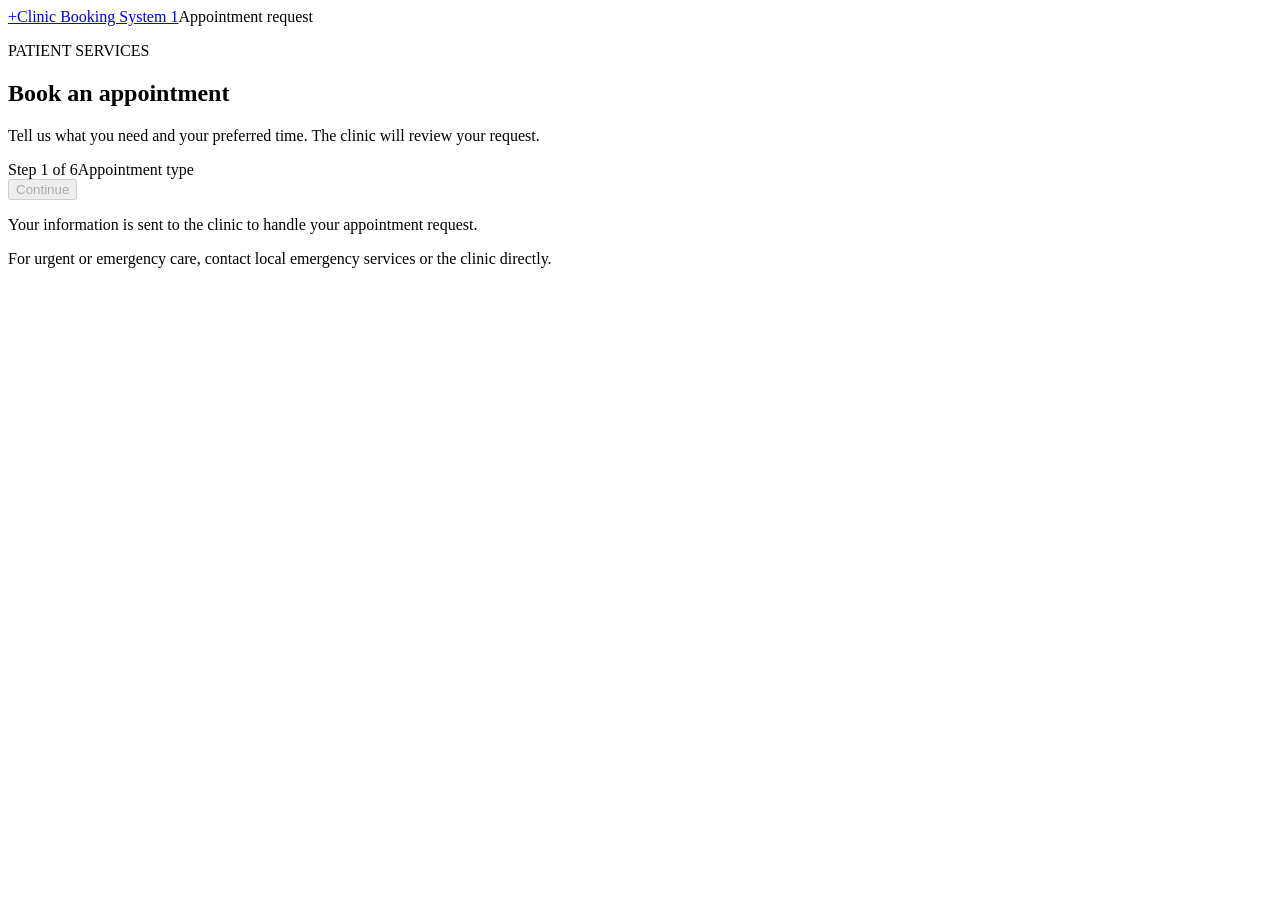
==== index.html @ 4ff19650 "Build Clinic Booking System 1: add index.html" ====
<!doctype html>
<html lang="en">
<head>
  <meta charset="utf-8"><meta name="viewport" content="width=device-width,initial-scale=1">
  <meta name="theme-color" content="#145b52"><meta name="description" content="Request an appointment with your clinic.">
  <title>Clinic Booking System 1</title><link rel="stylesheet" href="styles.css">
</head>
<body>
<header class="topbar"><a class="brand" href="./" aria-label="Clinic Booking System 1 home"><span class="brand-mark" aria-hidden="true">+</span><span id="clinic-name">Clinic Booking System 1</span></a><span class="secure-label">Appointment request</span></header>
<main class="shell">
  <section class="intro"><p class="eyebrow">PATIENT SERVICES</p><h1>Book an appointment</h1><p class="intro-copy">Tell us what you need and your preferred time. The clinic will review your request.</p></section>
  <section class="booking-card" aria-labelledby="question-title">
    <div class="step-meta"><span id="step-count">Step 1 of 6</span><span id="step-caption">Appointment type</span></div>
    <div class="progress-track" role="progressbar" aria-label="Booking progress" aria-valuemin="1" aria-valuemax="6" aria-valuenow="1" id="progress"><span id="progress-fill"></span></div>
    <div id="step-content" class="step-content" aria-live="polite"></div>
    <p id="form-error" class="error" role="alert" hidden></p>
    <div class="actions" id="actions"><button id="back-button" class="button button-secondary" type="button" hidden>Back</button><button id="continue-button" class="button button-primary" type="button" disabled>Continue</button></div>
    <p class="privacy-note">Your information is sent to the clinic to handle your appointment request.</p>
  </section>
  <footer>For urgent or emergency care, contact local emergency services or the clinic directly.</footer>
</main>
<script src="config.js"></script><script src="app.js"></script>
</body></html>
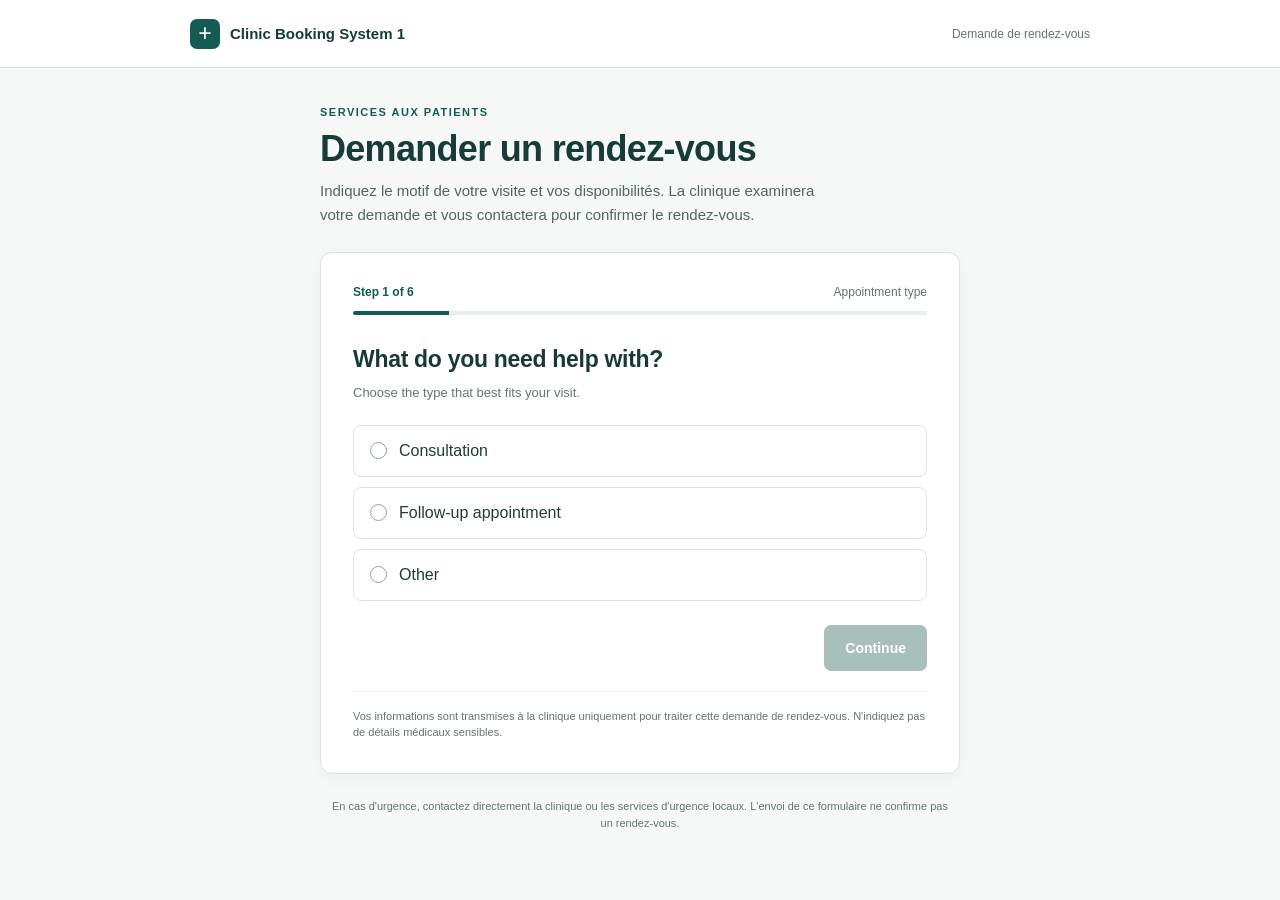
==== commit bd20175b: "Localize booking form in French" ====
--- a/index.html
+++ b/index.html
@@ -1,23 +1,35 @@
 <!doctype html>
-<html lang="en">
+<html lang="fr">
 <head>
-  <meta charset="utf-8"><meta name="viewport" content="width=device-width,initial-scale=1">
-  <meta name="theme-color" content="#145b52"><meta name="description" content="Request an appointment with your clinic.">
-  <title>Clinic Booking System 1</title><link rel="stylesheet" href="styles.css">
+  <meta charset="utf-8">
+  <meta name="viewport" content="width=device-width, initial-scale=1">
+  <meta name="theme-color" content="#145b52">
+  <meta name="description" content="Demandez un rendez-vous auprès de votre clinique.">
+  <title>Clinic Booking System 1</title>
+  <link rel="stylesheet" href="styles.css">
 </head>
 <body>
-<header class="topbar"><a class="brand" href="./" aria-label="Clinic Booking System 1 home"><span class="brand-mark" aria-hidden="true">+</span><span id="clinic-name">Clinic Booking System 1</span></a><span class="secure-label">Appointment request</span></header>
+<header class="topbar">
+  <a class="brand" href="./" aria-label="Accueil"><span class="brand-mark" aria-hidden="true">+</span><span id="clinic-name">Clinic Booking System 1</span></a>
+  <span class="secure-label">Demande de rendez-vous</span>
+</header>
 <main class="shell">
-  <section class="intro"><p class="eyebrow">PATIENT SERVICES</p><h1>Book an appointment</h1><p class="intro-copy">Tell us what you need and your preferred time. The clinic will review your request.</p></section>
+  <section class="intro">
+    <p class="eyebrow">SERVICES AUX PATIENTS</p>
+    <h1>Demander un rendez-vous</h1>
+    <p class="intro-copy">Indiquez le motif de votre visite et vos disponibilités. La clinique examinera votre demande et vous contactera pour confirmer le rendez-vous.</p>
+  </section>
   <section class="booking-card" aria-labelledby="question-title">
-    <div class="step-meta"><span id="step-count">Step 1 of 6</span><span id="step-caption">Appointment type</span></div>
-    <div class="progress-track" role="progressbar" aria-label="Booking progress" aria-valuemin="1" aria-valuemax="6" aria-valuenow="1" id="progress"><span id="progress-fill"></span></div>
+    <div class="step-meta"><span id="step-count">Étape 1 sur 6</span><span id="step-caption">Motif du rendez-vous</span></div>
+    <div class="progress-track" role="progressbar" aria-label="Progression du formulaire" aria-valuemin="1" aria-valuemax="6" aria-valuenow="1" id="progress"><span id="progress-fill"></span></div>
     <div id="step-content" class="step-content" aria-live="polite"></div>
     <p id="form-error" class="error" role="alert" hidden></p>
-    <div class="actions" id="actions"><button id="back-button" class="button button-secondary" type="button" hidden>Back</button><button id="continue-button" class="button button-primary" type="button" disabled>Continue</button></div>
-    <p class="privacy-note">Your information is sent to the clinic to handle your appointment request.</p>
+    <div class="actions" id="actions"><button id="back-button" class="button button-secondary" type="button" hidden>Retour</button><button id="continue-button" class="button button-primary" type="button" disabled>Continuer</button></div>
+    <p class="privacy-note">Vos informations sont transmises à la clinique uniquement pour traiter cette demande de rendez-vous. N'indiquez pas de détails médicaux sensibles.</p>
   </section>
-  <footer>For urgent or emergency care, contact local emergency services or the clinic directly.</footer>
+  <footer>En cas d'urgence, contactez directement la clinique ou les services d'urgence locaux. L'envoi de ce formulaire ne confirme pas un rendez-vous.</footer>
 </main>
-<script src="config.js"></script><script src="app.js"></script>
-</body></html>+<script src="config.js"></script>
+<script src="app.js"></script>
+</body>
+</html>
--- a/styles.css
+++ b/styles.css
@@ -0,0 +1 @@
+:root{font-family:Arial,Helvetica,sans-serif;color:#172b2a;background:#f5f8f7;font-synthesis:none;text-rendering:optimizeLegibility;--accent:#145b52;--border:#d9e3e0;--muted:#637572}*{box-sizing:border-box}body{margin:0;min-height:100vh}.topbar{height:68px;background:#fff;border-bottom:1px solid var(--border);display:flex;align-items:center;justify-content:space-between;padding:0 max(20px,calc((100% - 900px)/2));gap:12px}.brand{display:flex;align-items:center;gap:10px;color:#173b37;text-decoration:none;font-weight:700;font-size:15px}.brand-mark{display:grid;place-items:center;width:30px;height:30px;border-radius:7px;background:var(--accent);color:#fff;font-size:23px;font-weight:400}.secure-label{font-size:12px;color:var(--muted)}.shell{max-width:680px;margin:0 auto;padding:38px 20px 30px}.intro{margin-bottom:25px}.eyebrow{font-size:11px;letter-spacing:1.5px;font-weight:700;color:var(--accent);margin:0 0 10px}.intro h1{font-size:clamp(27px,5vw,36px);line-height:1.15;letter-spacing:-.7px;margin:0 0 10px;color:#173b37}.intro-copy{font-size:15px;line-height:1.6;color:#526561;margin:0;max-width:530px}.booking-card{background:#fff;border:1px solid var(--border);border-radius:12px;padding:clamp(20px,5vw,32px);box-shadow:0 4px 18px rgba(23,59,55,.035)}.step-meta{display:flex;justify-content:space-between;gap:12px;font-size:12px;color:var(--muted);margin-bottom:12px}.step-meta span:first-child{font-weight:700;color:var(--accent)}.progress-track{height:4px;border-radius:5px;background:#e8efed;overflow:hidden;margin-bottom:30px}.progress-track span{display:block;height:100%;width:16.666%;background:var(--accent)}.step-content{min-height:225px}.step-content h2{font-size:23px;line-height:1.3;margin:0 0 8px;letter-spacing:-.3px;color:#183a36}.hint{font-size:13px;line-height:1.5;color:var(--muted);margin:0 0 22px}.option-list{display:grid;gap:10px}.option{display:flex;align-items:center;gap:12px;width:100%;padding:16px;border:1px solid var(--border);border-radius:8px;background:#fff;text-align:left;color:#213b37;font:inherit;cursor:pointer}.option:focus-visible,.button:focus-visible,input:focus-visible,textarea:focus-visible{outline:3px solid #80bdb2;outline-offset:2px}.option[aria-pressed=true]{border-color:var(--accent);background:#f0f7f5;box-shadow:inset 0 0 0 1px var(--accent)}.radio-dot{width:17px;height:17px;flex:0 0 17px;border:1.5px solid #91a6a1;border-radius:50%}.option[aria-pressed=true] .radio-dot{border:5px solid var(--accent)}.field{display:block;margin-top:18px}.field label,.field-label{display:block;font-size:13px;font-weight:700;margin-bottom:8px;color:#294641}.field input,.field textarea{width:100%;min-height:48px;padding:12px 13px;border:1px solid #cbd9d5;border-radius:7px;background:#fff;color:#183a36;font:inherit;font-size:16px}.field textarea{min-height:105px;resize:vertical}.field-help{font-size:12px;line-height:1.5;color:var(--muted);margin:8px 0 0}.field-error{font-size:12px;color:#a12c2c;margin:6px 0 0}.actions{display:flex;justify-content:space-between;gap:12px;margin-top:24px}.button{min-height:46px;border-radius:7px;padding:0 20px;font:inherit;font-size:14px;font-weight:700;cursor:pointer}.button-primary{background:var(--accent);border:1px solid var(--accent);color:#fff;margin-left:auto}.button-primary:disabled{background:#a8bfba;border-color:#a8bfba;cursor:not-allowed}.button-secondary{background:#fff;border:1px solid var(--border);color:#294641}.privacy-note{border-top:1px solid #edf1f0;padding-top:16px;margin:20px 0 0;font-size:11px;line-height:1.5;color:var(--muted)}.error{padding:11px 12px;background:#fff3f2;border:1px solid #f0c9c5;border-radius:6px;color:#8e2923;font-size:13px;line-height:1.5}.review-list{margin:20px 0 0;border-top:1px solid var(--border)}.review-row{display:grid;grid-template-columns:minmax(110px, .7fr) 1.3fr;gap:12px;padding:12px 0;border-bottom:1px solid #edf1f0;font-size:13px;overflow-wrap:anywhere}.review-row dt{color:var(--muted)}.review-row dd{margin:0;font-weight:600;color:#203e39}.edit-link{display:inline-block;margin-top:7px;color:var(--accent);font-size:12px;font-weight:700;background:none;border:0;padding:0;text-decoration:underline;cursor:pointer}.consent{display:flex;gap:10px;align-items:flex-start;margin-top:22px;font-size:13px;line-height:1.5;color:#3d5550}.consent input{margin-top:3px;width:17px;height:17px;flex:0 0 17px;accent-color:var(--accent)}.result-box{border:1px solid var(--border);background:#f7faf9;border-radius:8px;padding:18px;margin-top:18px}.result-box h2{font-size:22px;margin:0 0 8px}.result-box p{font-size:14px;line-height:1.6;color:#526561}.reference{font-weight:700;color:var(--accent);overflow-wrap:anywhere}footer{text-align:center;font-size:11px;color:var(--muted);line-height:1.6;padding:24px 10px 0}@media(max-width:430px){.topbar{height:60px;padding:0 16px}.brand{font-size:13px}.secure-label{font-size:11px}.shell{padding:27px 14px}.step-content{min-height:205px}.step-meta{font-size:11px}.button{padding:0 15px}.review-row{grid-template-columns:1fr;gap:4px}}
